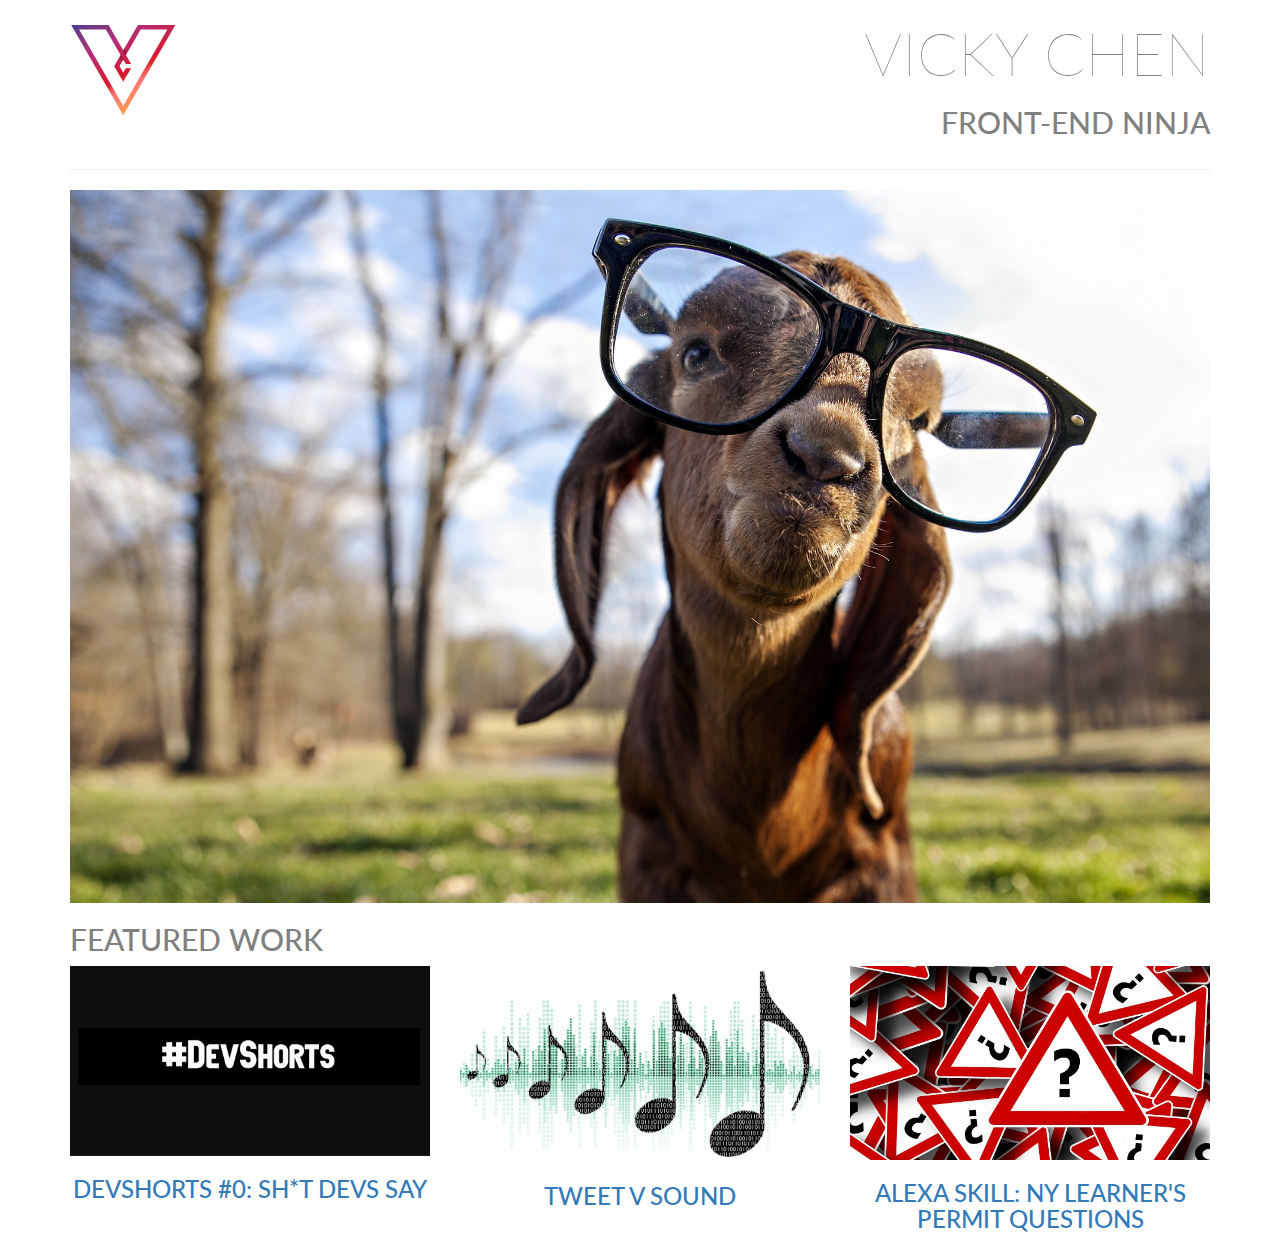
==== projects/portfolio/framework/index.html @ 3efba120 "re-org" ====
<!DOCTYPE html>
<html lang="en">
<head>
  <meta charset="utf-8">
  <meta http-equiv="X-UA-Compatible" content="IE=edge">
  <meta name="viewport" content="width=device-width, initial-scale=1">
  <title>Portfolio Page</title>
  <link href="https://fonts.googleapis.com/css?family=Lato:100,300,400" rel="stylesheet">
  <link rel="stylesheet" href="bootstrap/css/bootstrap.css">
  <link rel="stylesheet" href="css/styles.css">
  <script type="text/javascript" src="bootstrap/js/jquery-3.2.1.min.js"></script>
  <script type="text/javascript" src="bootstrap/js/bootstrap.min.js"></script>
</head>

<body>
  <div class="container">
    <div class="row header">
      <img class="title-logo logo" src="images/logo.jpg" alt="logo">
      <div class="text-right text-uppercase header-text">
        <h1 class="title-super text-thin">Vicky Chen</h1>
        <h2 class="title-sub">Front-end Ninja</h2>
      </div>
    </div>
    <div class="row">
      <div class="col-md-12">
        <hr>
      </div>
    </div>
    <div class="row">
      <div class="col-md-12">
        <img class="img-responsive main-img" src="images/goat.jpg" alt="header image"> 
      </div>
    </div>
    <div class="row">
      <div class="col-md-12">
        <h2 class="title2-super text-uppercase">Featured Work</h2>
      </div>
    </div>

    <!-- 3 Projects -->
    <div class="row text-center">
      <div class="col-md-4">
        <img data-toggle="modal" data-target="#project1" class="img-responsive center-block" src="images/devshorts.jpg" alt="project1"> 
        <a href="https://www.youtube.com/watch?v=9z-Pdfxxdyo"><h3 class="title2-sub text-uppercase">DevShorts #0: Sh*t Devs Say</h3></a>
      </div>
      <div class="col-md-4">
        <img data-toggle="modal" data-target="#project2" class="img-responsive center-block" src="images/musiccode.jpg" alt="project1"> 
        <a href="https://twitter.com/tweetvsound"><h3 class="title2-sub text-uppercase">Tweet v Sound</h3></a>
      </div>
      <div class="col-md-4">
        <img data-toggle="modal" data-target="#project3" class="img-responsive center-block" src="images/roadsign.jpg" alt="project1"> 
        <a href="https://www.amazon.com/dp/B0747S8F8L"><h3 class="title2-sub text-uppercase">Alexa Skill: NY Learner's Permit Questions</h3></a>
      </div>   
    </div>
  </div>

   <!-- Modal 1-->
  <div class="modal fade" id="project1" tabindex="-1" role="dialog" aria-labelledby="myModalLabel1" aria-hidden="true">
      <div class="modal-dialog">
          <div class="modal-content">
              <div class="modal-header">
                  <h4 class="modal-title" id="myModalLabel1">#DevShorts</h4>
              </div>
              <div class="modal-body">
                  <iframe class="video center-block" src="https://www.youtube.com/embed/9z-Pdfxxdyo"></iframe>
                  <p>This was a really fun video to shoot. I got to meet and work with Ben Halpern who is the creater of The Practical Dev. I also got a chance meet other developers and see what goes on behind the scenes of video productions.</p>
              </div>
              <div class="modal-footer">
                  <button type="button" class="btn btn-default" data-dismiss="modal">Close</button>
              </div>
          </div>
      </div>
  </div>

  <!-- Modal 2-->
  <div class="modal fade" id="project2" tabindex="-1" role="dialog" aria-labelledby="myModalLabel2" aria-hidden="true">
      <div class="modal-dialog">
          <div class="modal-content">
              <div class="modal-header">
                  <h4 class="modal-title" id="myModalLabel2">Tweet v Sound</h4>
              </div>
              <div class="modal-body">
                  <img class="img-responsive" src="images/tweetmodal.jpg" alt="tweet modal">
                  <p>I really like listening to music and this project was a way of incorporating music into programming. I learned Node.js, Javascript, and worked with the Twitter and Soundcloud API.</p>
              </div>
              <div class="modal-footer">
                  <button type="button" class="btn btn-default" data-dismiss="modal">Close</button>
              </div>
          </div>
      </div>
  </div>

  <!-- Modal 3-->
  <div class="modal fade" id="project3" tabindex="-1" role="dialog" aria-labelledby="myModalLabel3" aria-hidden="true">
      <div class="modal-dialog">
          <div class="modal-content">
              <div class="modal-header">
                  <h4 class="modal-title" id="myModalLabel3">Alexa Skill: New York Learner's Permit Questions</h4>
              </div>
              <div class="modal-body">
                  <img class="img-responsive" src="images/alexamodal.jpg" alt="alexa skill modal">
                  <p>This project was the result of needing someone to help me prepare for the NY Learner's Permit Exam at a moment's notice (*cough* the night before *cough*). Alexa had all the capabilities I was looking for. I learned a lot about Amazon AWS, AWS Lambda, the Alexa Skills Kit (ASK), and the ASK SDK.</p>
              <div class="modal-footer">
                  <button type="button" class="btn btn-default" data-dismiss="modal">Close</button>
              </div>
          </div>
      </div>
  </div>
</body>
</html>
---- projects/portfolio/framework/css/styles.css ----
body {
  font-family: 'Lato', sans-serif;
  color: grey;
  font-weight: 300;
  width: 100%;
}

img {
  width: 100%;
}

.header {
  display: flex; 
  padding-right: 15px;
  padding-left: 15px;
}

.header-text {
  margin-left: auto;
}

.text-muted {
  color: grey;
}

.text-thin {
  font-weight: 100;
}

.title-super {
  font-size: 60px;
}

.title-logo {
  margin-top: 25px;
  width: 108px;
  height: 92px;
}

.video {
  width: 560px; 
  height: 315px;
}

@media screen and (max-width: 768px) { 
  .title-super {
    font-size: 40px;
  }

  .title-sub {
    font-size: 25px;
  }

  .title2-super {
    font-size: 25px;
  }

  .title2-sub {
    font-size: 20px;
  }

  .main-img {
    width: 768px;
    height: auto;
  }

  .video {
    width: 350px; 
    height: 315px;
  }
}

@media screen and (max-width: 412px) {
  .title-logo {
    width: 60px;
    height: 51px;
  }

  .title-super {
    font-size: 30px;
    margin-bottom: 5px;
  }

  .title-sub {
    font-size: 20px;
    margin-top: 0px;
    margin-bottom: 0px;
  }

  .title2-super {
    font-size: 20px;
  }

  .title2-sub {
    font-size: 18px;
  }
   
  .main-img {
    width: 412px;
    height: auto;
  }

  .video {
   width: 325px; 
   height: auto;
  }
 }
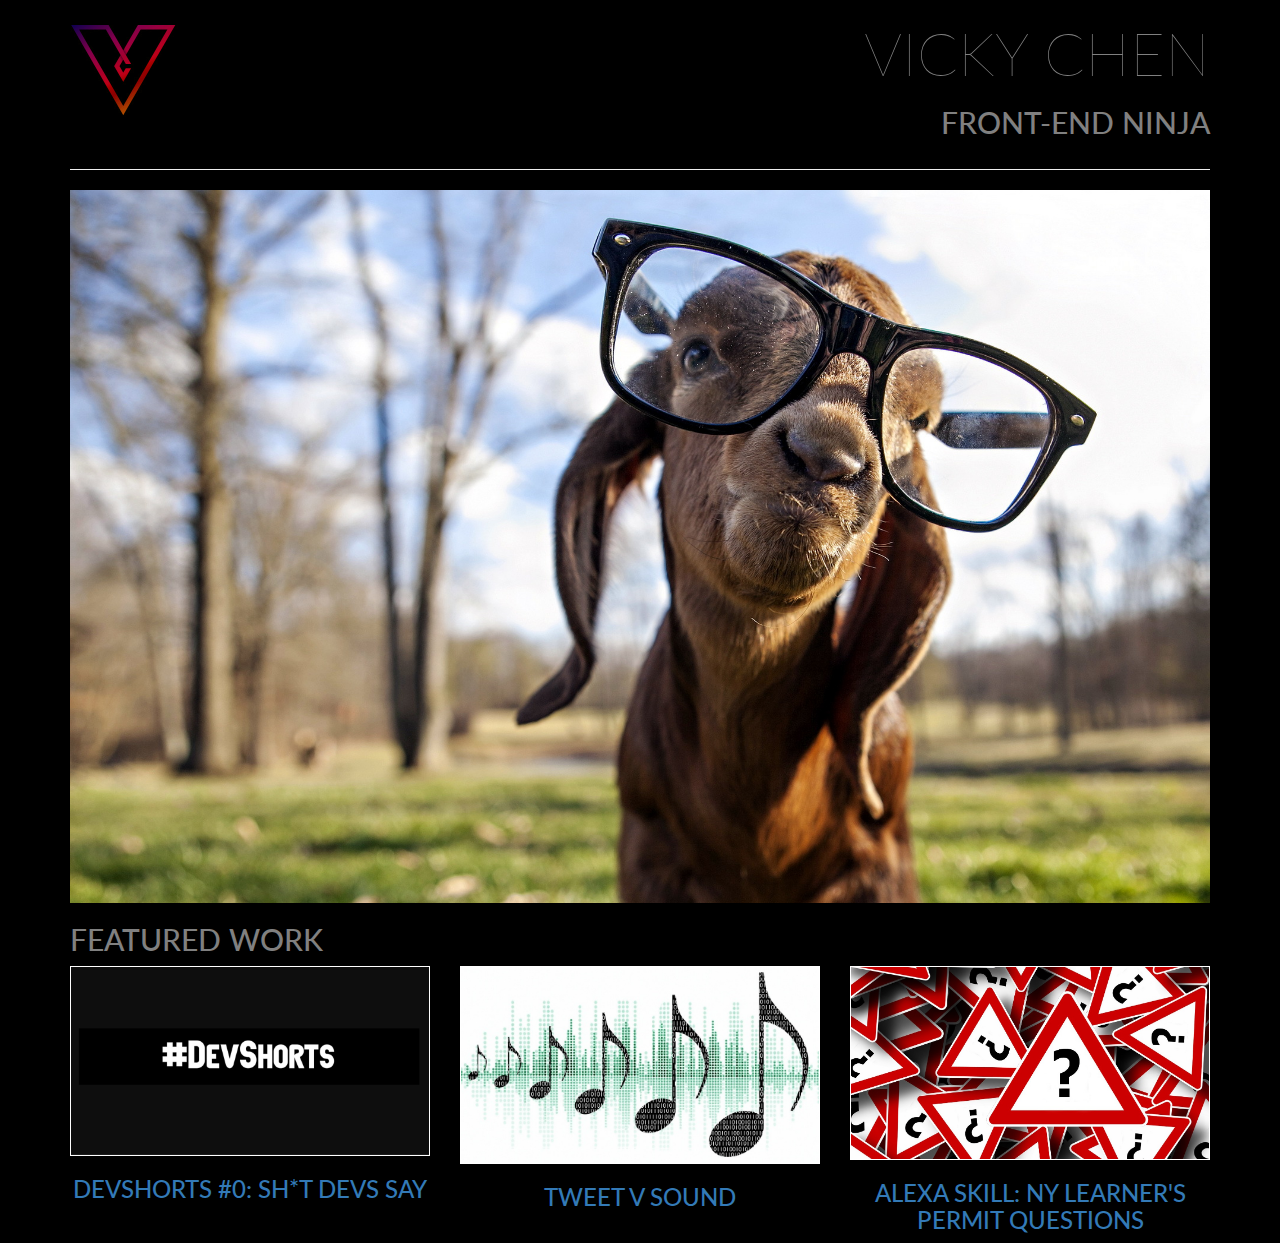
==== commit 5404173d: "epic black background and white borders around prroject cards" ====
--- a/projects/portfolio/framework/index.html
+++ b/projects/portfolio/framework/index.html
@@ -15,7 +15,7 @@
 <body>
   <div class="container">
     <div class="row header">
-      <img class="title-logo logo" src="images/logo.jpg" alt="logo">
+      <img class="title-logo logo" src="images/logoimg.png" alt="logo">
       <div class="text-right text-uppercase header-text">
         <h1 class="title-super text-thin">Vicky Chen</h1>
         <h2 class="title-sub">Front-end Ninja</h2>
@@ -40,15 +40,15 @@
     <!-- 3 Projects -->
     <div class="row text-center">
       <div class="col-md-4">
-        <img data-toggle="modal" data-target="#project1" class="img-responsive center-block" src="images/devshorts.jpg" alt="project1"> 
+        <img data-toggle="modal" data-target="#project1" class="img-border img-responsive center-block" src="images/devshorts.jpg" alt="project1"> 
         <a href="https://www.youtube.com/watch?v=9z-Pdfxxdyo"><h3 class="title2-sub text-uppercase">DevShorts #0: Sh*t Devs Say</h3></a>
       </div>
       <div class="col-md-4">
-        <img data-toggle="modal" data-target="#project2" class="img-responsive center-block" src="images/musiccode.jpg" alt="project1"> 
+        <img data-toggle="modal" data-target="#project2" class="img-border img-responsive center-block" src="images/musiccode.jpg" alt="project1"> 
         <a href="https://twitter.com/tweetvsound"><h3 class="title2-sub text-uppercase">Tweet v Sound</h3></a>
       </div>
       <div class="col-md-4">
-        <img data-toggle="modal" data-target="#project3" class="img-responsive center-block" src="images/roadsign.jpg" alt="project1"> 
+        <img data-toggle="modal" data-target="#project3" class="img-border img-responsive center-block" src="images/roadsign.jpg" alt="project1"> 
         <a href="https://www.amazon.com/dp/B0747S8F8L"><h3 class="title2-sub text-uppercase">Alexa Skill: NY Learner's Permit Questions</h3></a>
       </div>   
     </div>
--- a/projects/portfolio/framework/css/styles.css
+++ b/projects/portfolio/framework/css/styles.css
@@ -3,10 +3,17 @@
   color: grey;
   font-weight: 300;
   width: 100%;
+  background-color: black;
 }
 
 img {
   width: 100%;
+}
+
+.img-border{
+  border-style: solid;
+  border-color: white;
+  border-width: 1px;
 }
 
 .header {
